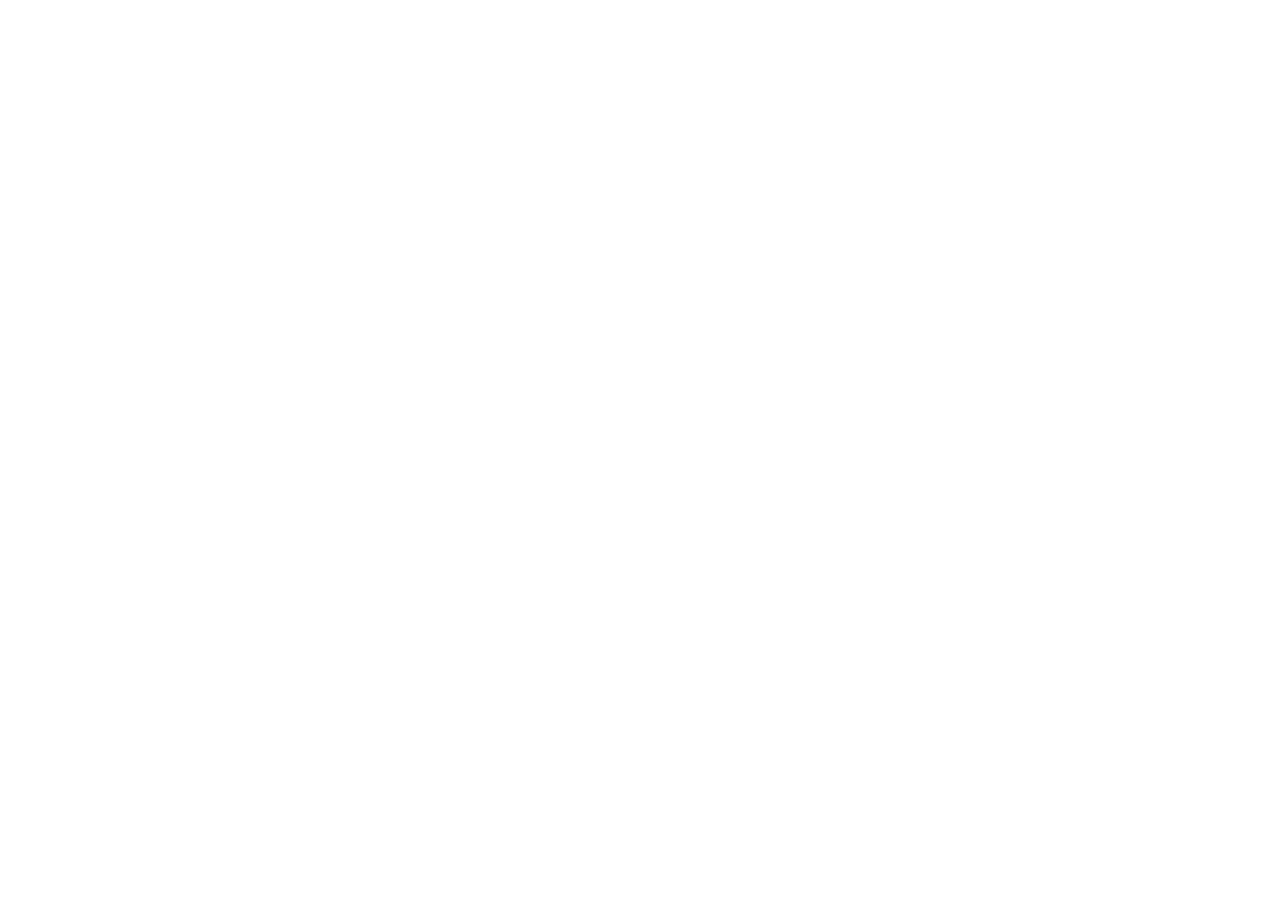
==== src/index.html @ 4c0eeb7a "Merge pull request #1 from emerson-bualat/main" ====
<!DOCTYPE html>
<html lang="en">
  <head>
    <meta charset="UTF-8" />
    <meta http-equiv="X-UA-Compatible" content="IE=edge" />
    <meta name="viewport" content="width=device-width, initial-scale=1.0" />
    <title>Pair Programming 28</title>
    <link rel="stylesheet" href="style.css" />
  </head>
  <body></body>
</html>
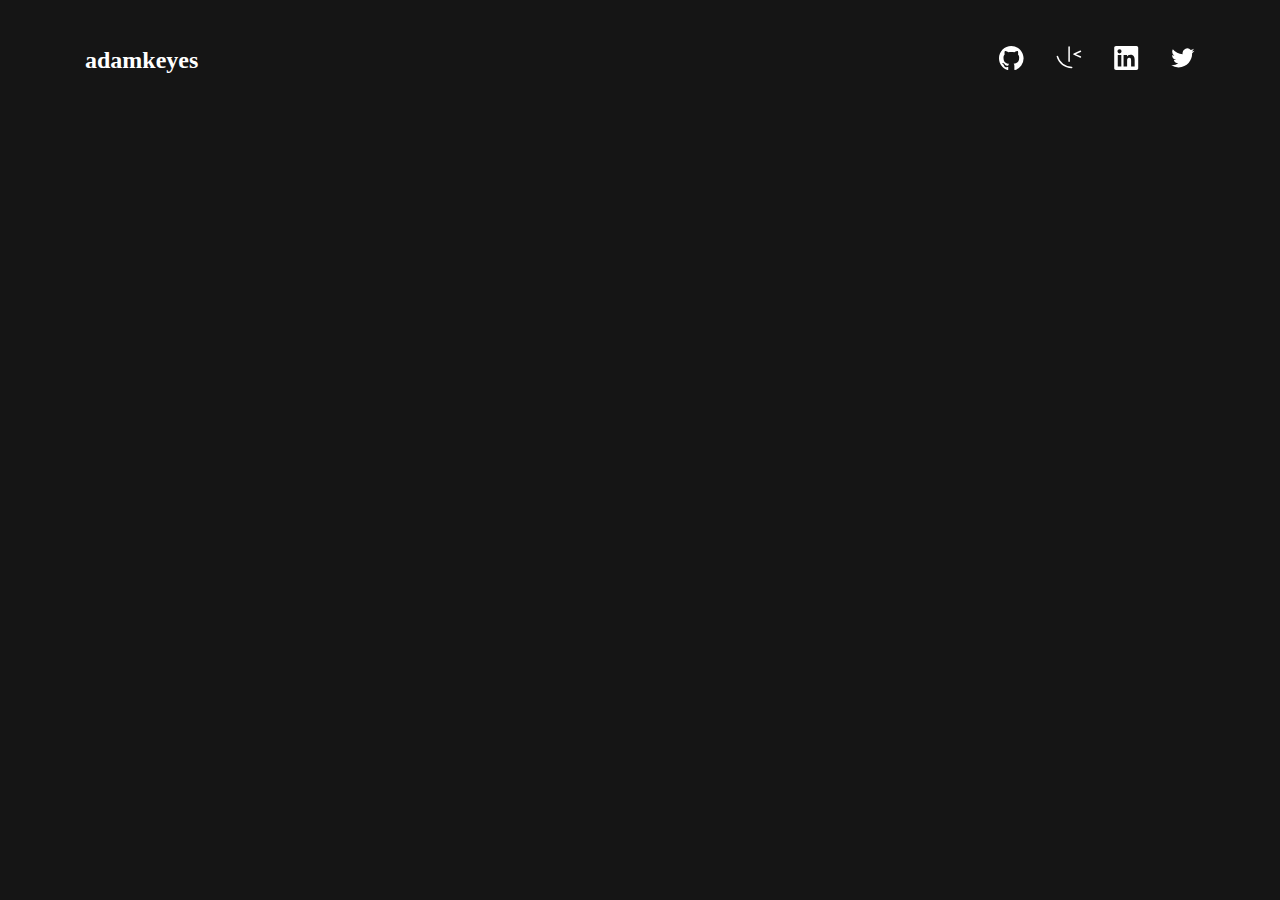
==== commit 7ef9a0f1: "Merge pull request #2 from emerson-bualat/feat/navbar-responsive-logo-hover" ====
--- a/src/index.html
+++ b/src/index.html
@@ -7,5 +7,58 @@
     <title>Pair Programming 28</title>
     <link rel="stylesheet" href="style.css" />
   </head>
-  <body></body>
+  <body>
+    <nav class="nav">
+      <div class="nav-container">
+        <div class="nav-logo">
+          <h2>adamkeyes</h2>
+        </div>
+
+        <ul class="nav-icons">
+          <li>
+            <a href="#">
+              <svg xmlns="http://www.w3.org/2000/svg" width="25" height="24">
+                <path
+                  fill="#FFF"
+                  fill-rule="evenodd"
+                  d="M12.304 0C5.506 0 0 5.506 0 12.304c0 5.444 3.522 10.042 8.413 11.672.615.108.845-.261.845-.584 0-.292-.015-1.261-.015-2.291-3.091.569-3.891-.754-4.137-1.446-.138-.354-.738-1.446-1.261-1.738-.43-.23-1.046-.8-.016-.815.97-.015 1.661.892 1.892 1.261 1.107 1.86 2.876 1.338 3.584 1.015.107-.8.43-1.338.784-1.646-2.738-.307-5.598-1.368-5.598-6.074 0-1.338.477-2.446 1.26-3.307-.122-.308-.553-1.569.124-3.26 0 0 1.03-.323 3.383 1.26.985-.276 2.03-.415 3.076-.415 1.046 0 2.092.139 3.076.416 2.353-1.6 3.384-1.261 3.384-1.261.676 1.691.246 2.952.123 3.26.784.861 1.26 1.953 1.26 3.307 0 4.721-2.875 5.767-5.613 6.074.446.385.83 1.123.83 2.277 0 1.645-.015 2.968-.015 3.383 0 .323.231.708.846.584a12.324 12.324 0 0 0 8.382-11.672C24.607 5.506 19.101 0 12.304 0Z"
+                />
+              </svg>
+            </a>
+          </li>
+          <li>
+            <a href="#">
+              <svg xmlns="http://www.w3.org/2000/svg" width="26" height="23">
+                <path
+                  fill="#FFF"
+                  d="M13.084.23a.751.751 0 0 0-.736.75v14.267a.75.75 0 1 0 1.5 0V.98a.75.75 0 0 0-.763-.75ZM24.44 4.504a.752.752 0 0 0-.284.064l-6.44 2.875a.752.752 0 0 0 0 1.37l6.44 2.884a.75.75 0 0 0 .612-1.369L19.861 8.13l4.907-2.191a.753.753 0 0 0 .38-.99.752.752 0 0 0-.708-.444ZM1.371 9.663a.752.752 0 0 0-.74.938C2.41 17.447 8.603 22.23 15.685 22.23a.75.75 0 1 0 0-1.501A14.053 14.053 0 0 1 2.083 10.225a.75.75 0 0 0-.712-.561v-.001Z"
+                />
+              </svg>
+            </a>
+          </li>
+          <li>
+            <a href="#">
+              <svg xmlns="http://www.w3.org/2000/svg" width="25" height="24">
+                <path
+                  fill="#FFF"
+                  fill-rule="evenodd"
+                  d="M5.551 3.304c-1.14 0-2.067.926-2.067 2.064 0 1.14.928 2.066 2.067 2.066a2.066 2.066 0 0 0 0-4.13ZM3.767 8.998v11.453h3.562L7.33 8.998H3.767Zm5.798 0V20.45l3.554.002.002-5.668c0-1.454.253-2.941 2.132-2.941 1.851 0 1.851 1.755 1.851 3.036v5.571l3.559-.001v-6.28c0-2.834-.517-5.457-4.27-5.457-1.763 0-2.916.997-3.368 1.85h-.05V8.997h-3.41ZM22.435 24H1.982c-.976 0-1.77-.777-1.77-1.732V1.731C.212.776 1.006 0 1.982 0h20.453c.98 0 1.777.776 1.777 1.73v20.538c0 .955-.797 1.732-1.777 1.732Z"
+                />
+              </svg>
+            </a>
+          </li>
+          <li>
+            <a href="#">
+              <svg xmlns="http://www.w3.org/2000/svg" width="24" height="20">
+                <path
+                  fill="#FFF"
+                  d="M23.492 2.705a9.563 9.563 0 0 1-2.742.751 4.788 4.788 0 0 0 2.1-2.643 9.536 9.536 0 0 1-3.033 1.159 4.778 4.778 0 0 0-8.14 4.357 13.564 13.564 0 0 1-9.844-4.99 4.774 4.774 0 0 0-.646 2.4 4.778 4.778 0 0 0 2.124 3.977 4.765 4.765 0 0 1-2.163-.598v.061a4.778 4.778 0 0 0 3.832 4.684 4.812 4.812 0 0 1-2.158.082 4.78 4.78 0 0 0 4.462 3.316 9.584 9.584 0 0 1-5.932 2.045c-.38 0-.762-.022-1.14-.067a13.508 13.508 0 0 0 7.32 2.146c8.787 0 13.59-7.277 13.59-13.589 0-.205-.004-.412-.013-.617a9.71 9.71 0 0 0 2.381-2.471l.002-.003Z"
+                />
+              </svg>
+            </a>
+          </li>
+        </ul>
+      </div>
+    </nav>
+  </body>
 </html>
--- a/src/style.css
+++ b/src/style.css
@@ -0,0 +1,159 @@
+/* VARIABLES */
+:root {
+  /* Colors */
+  --clr-black: #151515;
+  --clr-green: #4ee1a0;
+  --clr-dark-grey: #242424;
+  --clr-grey: #d9d9d9;
+  --clr-white: #ffffff;
+  --clr-invalid: #ff6f5b;
+
+  /* explain this why */
+  --max-width-mobile: 343px;
+  --max-width-tablet: 708px;
+  --max-width-desktop: 1110px;
+}
+
+/* GLOBAL STYLES */
+::after,
+::before {
+  margin: 0;
+  padding: 0;
+  box-sizing: border-box;
+}
+
+@font-face {
+  font-family: "SpaceGrotesk";
+  src: url("../starter-code/assets/fonts/SpaceGrotesk-VariableFont_wght.ttf");
+}
+
+body {
+  font-family: SpaceGrotesk;
+  background-color: var(--clr-black);
+  color: var(--clr-white);
+}
+
+ul {
+  list-style-type: none;
+}
+
+a {
+  text-decoration: none;
+}
+
+/* Heading XL */
+h1 {
+  font-size: 88px;
+  line-height: 88px;
+  letter-spacing: -2.5px;
+}
+
+/* Heading L */
+h1 {
+  font-size: 48px;
+  line-height: 56px;
+  letter-spacing: -1.5px;
+}
+
+/* Heading M */
+h2 {
+  font-size: 24px;
+  line-height: 32px;
+}
+
+/* body copy */
+p {
+  font-size: 18px;
+  line-height: 28px;
+}
+
+/* GLOBAL CLASSES */
+
+.btn {
+  font-size: 16px;
+  text-transform: uppercase;
+  font-weight: bold;
+  color: var(--clr-white);
+  background-color: transparent;
+  border-style: none;
+  padding-bottom: 10px;
+  border-bottom: 2.5px solid var(--clr-green);
+}
+
+.btn:hover {
+  color: var(--clr-green);
+}
+
+input[type="text"] {
+  border: none;
+  outline: none;
+  color: var(--clr-white);
+  background-color: transparent;
+  padding-bottom: 16px;
+  border-bottom: 2.5px solid var(--clr-grey);
+  font-size: 16px;
+  font-weight: 600;
+  line-height: 26px;
+  letter-spacing: -0.22px;
+}
+
+input[type="text"]:focus {
+  border-bottom: 2.5px solid var(--clr-green);
+}
+
+input[type="text"]:invalid {
+  border-bottom: 2.5px solid var(--clr-invalid);
+}
+
+/* Navbar */
+
+.nav {
+  height: 72px;
+  padding: 1rem;
+}
+
+.nav-container {
+  width: 100%;
+  max-width: 174px;
+  margin: 0 auto;
+  display: flex;
+  flex-direction: column;
+}
+
+.nav-logo h2 {
+  text-align: center;
+}
+
+.nav-icons {
+  display: flex;
+  justify-content: space-between;
+  align-items: center;
+  /* explain this why*/
+  padding-left: 0;
+}
+
+/* explain this why */
+svg:hover path {
+  fill: var(--clr-green);
+}
+
+/* explain this why */
+@media screen and (min-width: 768px) {
+  .nav-container {
+    max-width: var(--max-width-tablet);
+    display: flex;
+    flex-direction: row;
+    justify-content: space-between;
+  }
+
+  .nav-icons {
+    /* explain how did you get 32px and why column gap? */
+    column-gap: 32px;
+  }
+}
+
+@media screen and (min-width: 992px) {
+  .nav-container {
+    max-width: var(--max-width-desktop);
+  }
+}
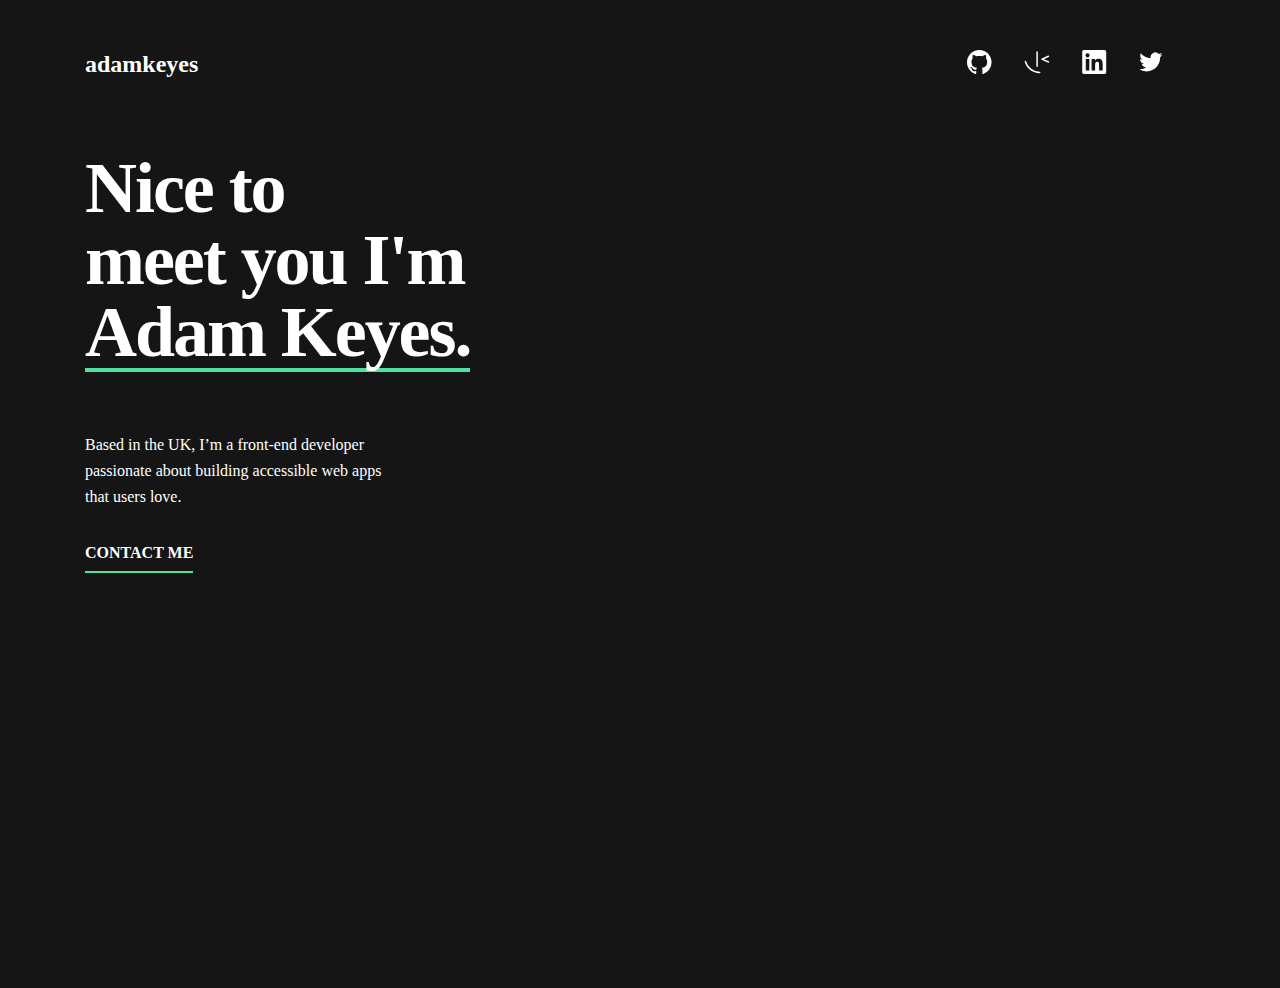
==== commit 6a57fe05: "Add Hero section with responsive design" ====
--- a/src/index.html
+++ b/src/index.html
@@ -8,10 +8,11 @@
     <link rel="stylesheet" href="style.css" />
   </head>
   <body>
+    <!-- nav -->
     <nav class="nav">
       <div class="nav-container">
         <div class="nav-logo">
-          <h2>adamkeyes</h2>
+          <h3>adamkeyes</h3>
         </div>
 
         <ul class="nav-icons">
@@ -60,5 +61,29 @@
         </ul>
       </div>
     </nav>
+    <!-- end of nav -->
+
+    <!-- header -->
+    <header class="hero">
+      <div class="pattern-rings"></div>
+      <div class="pattern-circle"></div>
+      <div class="hero-container">
+        <article class="hero-img"></article>
+        <article class="hero-info">
+          <h3>
+            Nice to <br />
+            meet you I'm <br />
+            <span class="text-underline">Adam Keyes.</span>
+          </h3>
+          <p>
+            Based in the UK, I’m a front-end developer <br />
+            passionate about building accessible web apps <br />
+            that users love.
+          </p>
+          <a href="#" class="btn">contact me</a>
+        </article>
+      </div>
+    </header>
+    <!-- end of header -->
   </body>
 </html>
--- a/src/style.css
+++ b/src/style.css
@@ -22,6 +22,10 @@
   box-sizing: border-box;
 }
 
+* {
+  box-sizing: border-box;
+}
+
 @font-face {
   font-family: "SpaceGrotesk";
   src: url("../starter-code/assets/fonts/SpaceGrotesk-VariableFont_wght.ttf");
@@ -31,6 +35,7 @@
   font-family: SpaceGrotesk;
   background-color: var(--clr-black);
   color: var(--clr-white);
+  position: relative;
 }
 
 ul {
@@ -49,14 +54,14 @@
 }
 
 /* Heading L */
-h1 {
+h2 {
   font-size: 48px;
   line-height: 56px;
   letter-spacing: -1.5px;
 }
 
 /* Heading M */
-h2 {
+h3 {
   font-size: 24px;
   line-height: 32px;
 }
@@ -105,7 +110,7 @@
   border-bottom: 2.5px solid var(--clr-invalid);
 }
 
-/* Navbar */
+/* ----- Navbar ----- */
 
 .nav {
   height: 72px;
@@ -120,7 +125,7 @@
   flex-direction: column;
 }
 
-.nav-logo h2 {
+.nav-logo h3 {
   text-align: center;
 }
 
@@ -157,3 +162,152 @@
     max-width: var(--max-width-desktop);
   }
 }
+
+/* ----- Hero/Header ----- */
+
+.hero {
+  position: relative;
+  height: 100vh;
+  overflow: hidden;
+}
+
+.pattern-rings {
+  position: absolute;
+  background-image: url("../starter-code/assets/images/pattern-rings.svg");
+  width: 530px;
+  height: 129px;
+  left: -342px;
+  top: 124px;
+  mix-blend-mode: normal;
+  opacity: 0.25;
+}
+
+.pattern-circle {
+  position: absolute;
+  background-image: url("../starter-code/assets/images/pattern-circle.svg");
+  width: 129px;
+  height: 129px;
+  left: 311px;
+  top: 254px;
+  opacity: 0.5;
+}
+
+.hero-container {
+  width: 100%;
+  max-width: var(--max-width-mobile);
+  margin: 0 auto;
+}
+
+.hero-img {
+  background-image: url("../starter-code/assets/images/image-profile-mobile.webp");
+  background-size: cover;
+  width: 174px;
+  height: 383px;
+  margin: 0 auto;
+}
+
+.hero-info {
+  text-align: center;
+}
+
+.hero-info h3 {
+  font-weight: bold;
+  font-size: 40px;
+  line-height: 40px;
+  letter-spacing: -1.14px;
+  margin-bottom: 24px;
+}
+
+.hero-info .text-underline {
+  border-bottom: 4px solid var(--clr-green);
+  display: inline-block;
+}
+
+.hero-info p {
+  font-size: 16px;
+  font-weight: 500;
+  line-height: 26px;
+  margin-bottom: 24px;
+}
+
+br {
+  display: none;
+}
+
+@media screen and (min-width: 768px) {
+  .hero {
+    overflow: visible;
+  }
+
+  .hero-container {
+    max-width: var(--max-width-tablet);
+    display: flex;
+    flex-direction: row-reverse;
+    justify-content: start;
+  }
+
+  .hero-img {
+    background-image: url("../starter-code/assets/images/image-profile-tablet.webp");
+    width: 322px;
+    height: 600px;
+    position: absolute;
+    right: 0;
+    top: -75px;
+    z-index: -1;
+  }
+
+  .pattern-rings {
+    left: -265px;
+    top: 86px;
+    opacity: 1;
+  }
+
+  .pattern-circle {
+    left: 702px;
+    top: 471px;
+  }
+
+  .hero-info {
+    z-index: 1;
+    text-align: left;
+  }
+
+  .hero-info h3 {
+    font-weight: bold;
+    font-size: 72px;
+    line-height: 72px;
+    letter-spacing: -2.04545px;
+    margin-bottom: 60px;
+  }
+
+  .hero-info p {
+    margin-bottom: 34px;
+  }
+
+  br {
+    display: block;
+  }
+}
+
+@media screen and (min-width: 992px) {
+  .hero {
+    overflow: visible;
+  }
+
+  .nav-icons {
+    margin-right: 32px;
+  }
+
+  .hero-container {
+    max-width: var(--max-width-desktop);
+    position: relative;
+  }
+
+  .hero-img {
+    background-image: url("../starter-code/assets/images/image-profile-desktop.webp");
+    /* transform: translateY(-75px); */
+    position: absolute;
+    width: 445px;
+    height: 720px;
+  }
+}
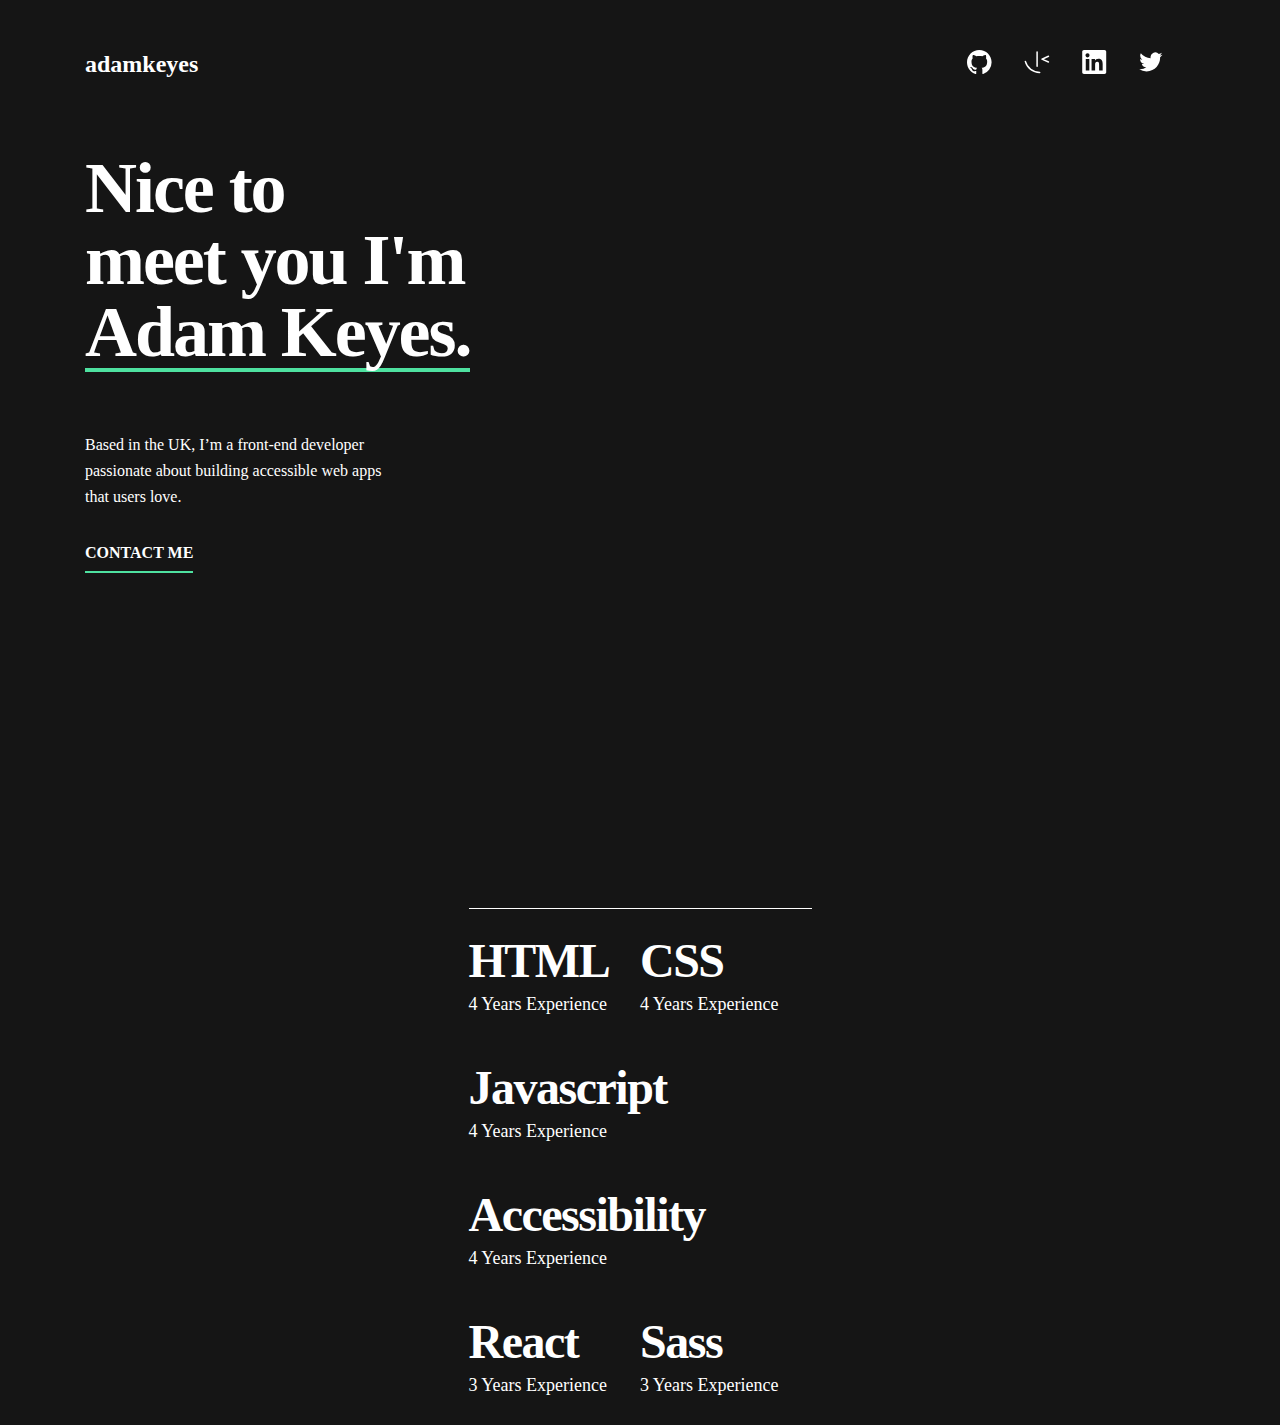
==== commit b123415e: "added tech-stack-sec" ====
--- a/src/index.html
+++ b/src/index.html
@@ -85,5 +85,42 @@
       </div>
     </header>
     <!-- end of header -->
+
+
+    <!------   tech stack  -------->
+    <section class="tech-stack">
+      <div class="tech-stack-container">
+        <div class="stack-item">
+          <h2>HTML</h2>
+           <p> 4 Years Experience</p>
+        </div>
+        <div class="stack-item">
+          <h2>CSS</h2>
+           <p> 4 Years Experience</p>
+        </div>
+        <div class="stack-item">
+          <h2>Javascript</h2>
+           <p>4 Years Experience</p>
+        </div>
+        <div class="stack-item">
+          <h2>
+            Accessibility</h2>
+           <p>4 Years Experience</p>
+        </div>
+        <div class="stack-item">
+          <h2>React</h2>
+           <p>3 Years Experience</p>
+        </div>
+        <div class="stack-item">
+          <h2>Sass</h2>
+           <p>3 Years Experience</p>
+        </div>
+
+
+
+
+      </div>
+    </section>
+
   </body>
 </html>
--- a/src/style.css
+++ b/src/style.css
@@ -35,7 +35,6 @@
   font-family: SpaceGrotesk;
   background-color: var(--clr-black);
   color: var(--clr-white);
-  position: relative;
 }
 
 ul {
@@ -110,7 +109,7 @@
   border-bottom: 2.5px solid var(--clr-invalid);
 }
 
-/* ----- Navbar ----- */
+/* Navbar */
 
 .nav {
   height: 72px;
@@ -167,7 +166,7 @@
 
 .hero {
   position: relative;
-  height: 100vh;
+  height: calc(100vh - 72px);
   overflow: hidden;
 }
 
@@ -311,3 +310,47 @@
     height: 720px;
   }
 }
+
+/* styling tech. stack section */
+
+.tech-stack{
+text-align: center;
+
+
+}
+.tech-stack-container{
+   width: 100%;
+  max-width: var(--max-width-mobile);
+  margin: 0 auto;
+  border-top: 1px solid var(--clr-white);
+  border-bottom: 1px solid var(--clr-white);
+
+
+}
+.stack-item{
+/* margin-bottom: -15px; */
+}
+.stack-item > h2 {
+  margin-bottom: 1px;
+  margin-top: 24px;
+}
+.stack-item > p {
+  margin-top: 0;
+}
+@media screen and (min-width: 768px) {
+  .tech-stack-container{
+   display: flex;
+   justify-content: space-between;
+   flex-wrap: wrap;
+   border-bottom:none;
+
+  }
+  .tech-stack{
+    text-align:left;
+    }
+
+  .stack-item{
+    flex: 0 0 calc(50%)
+  }
+
+}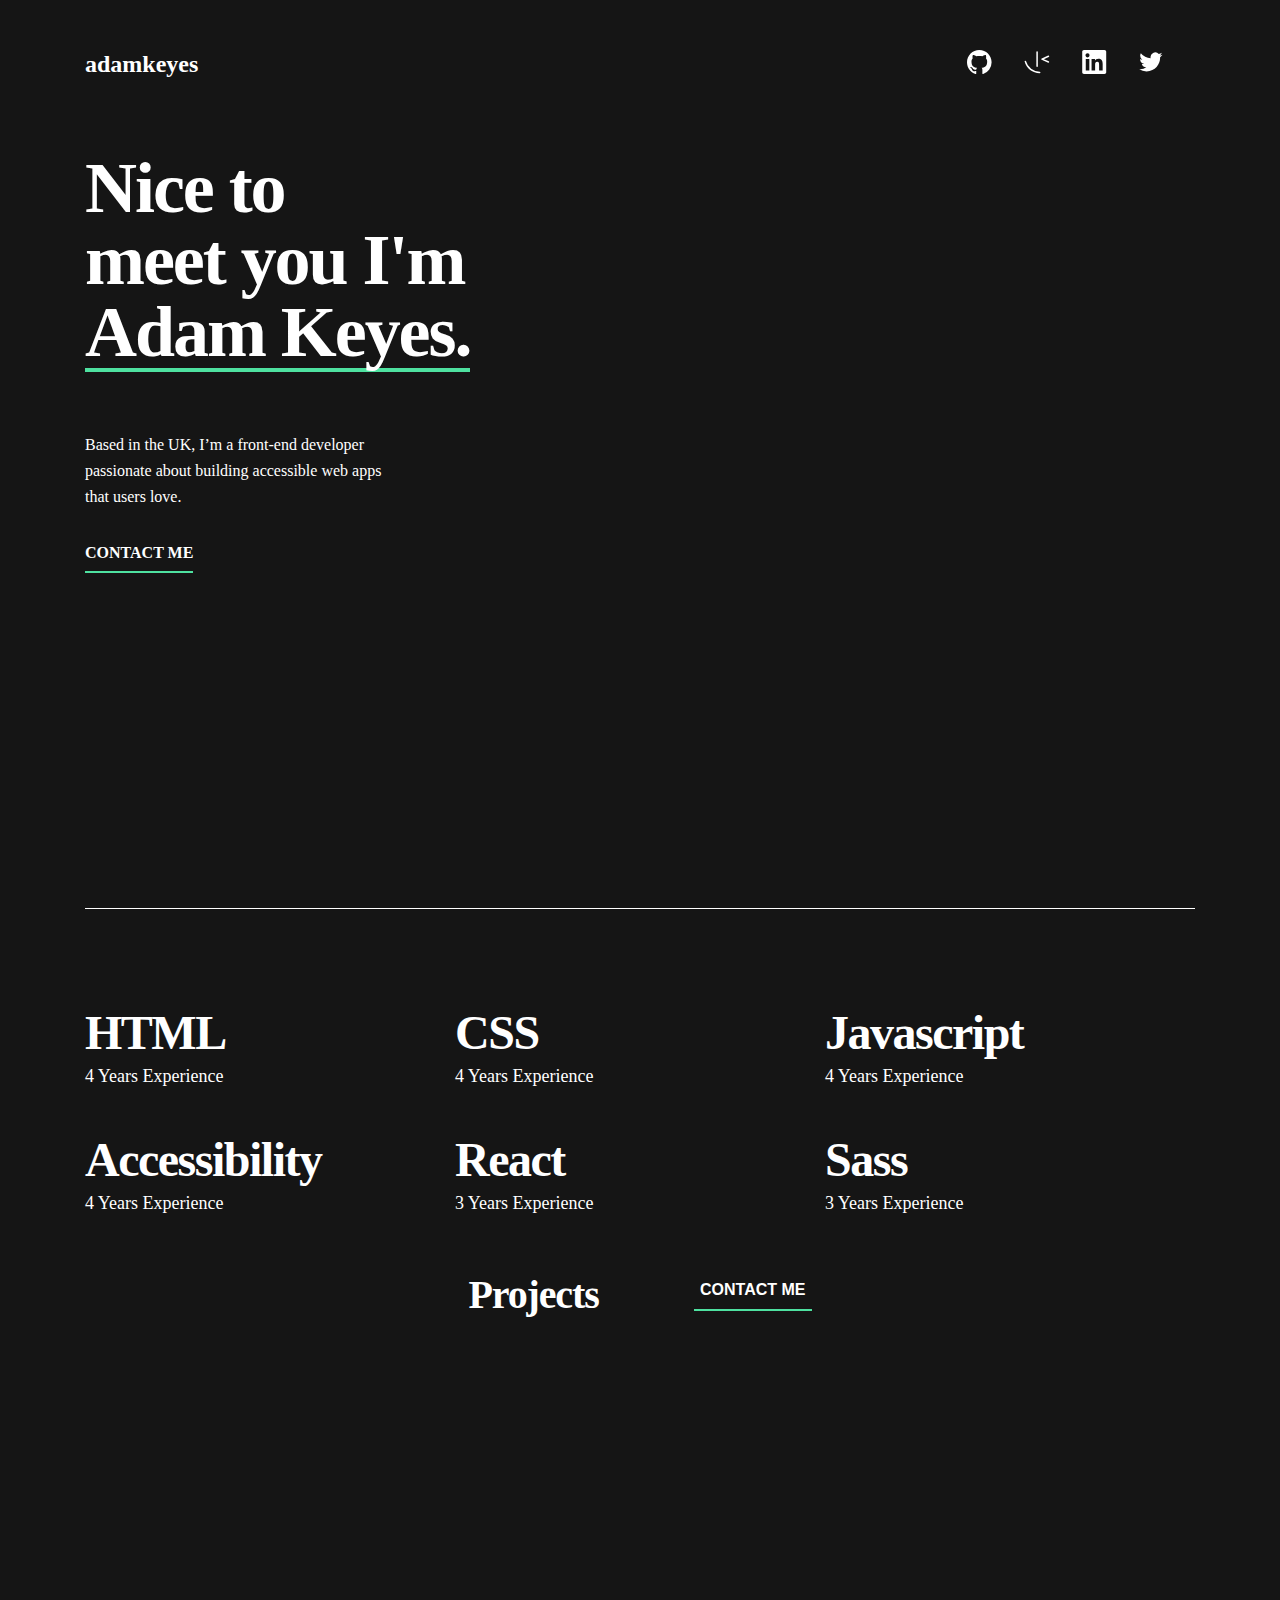
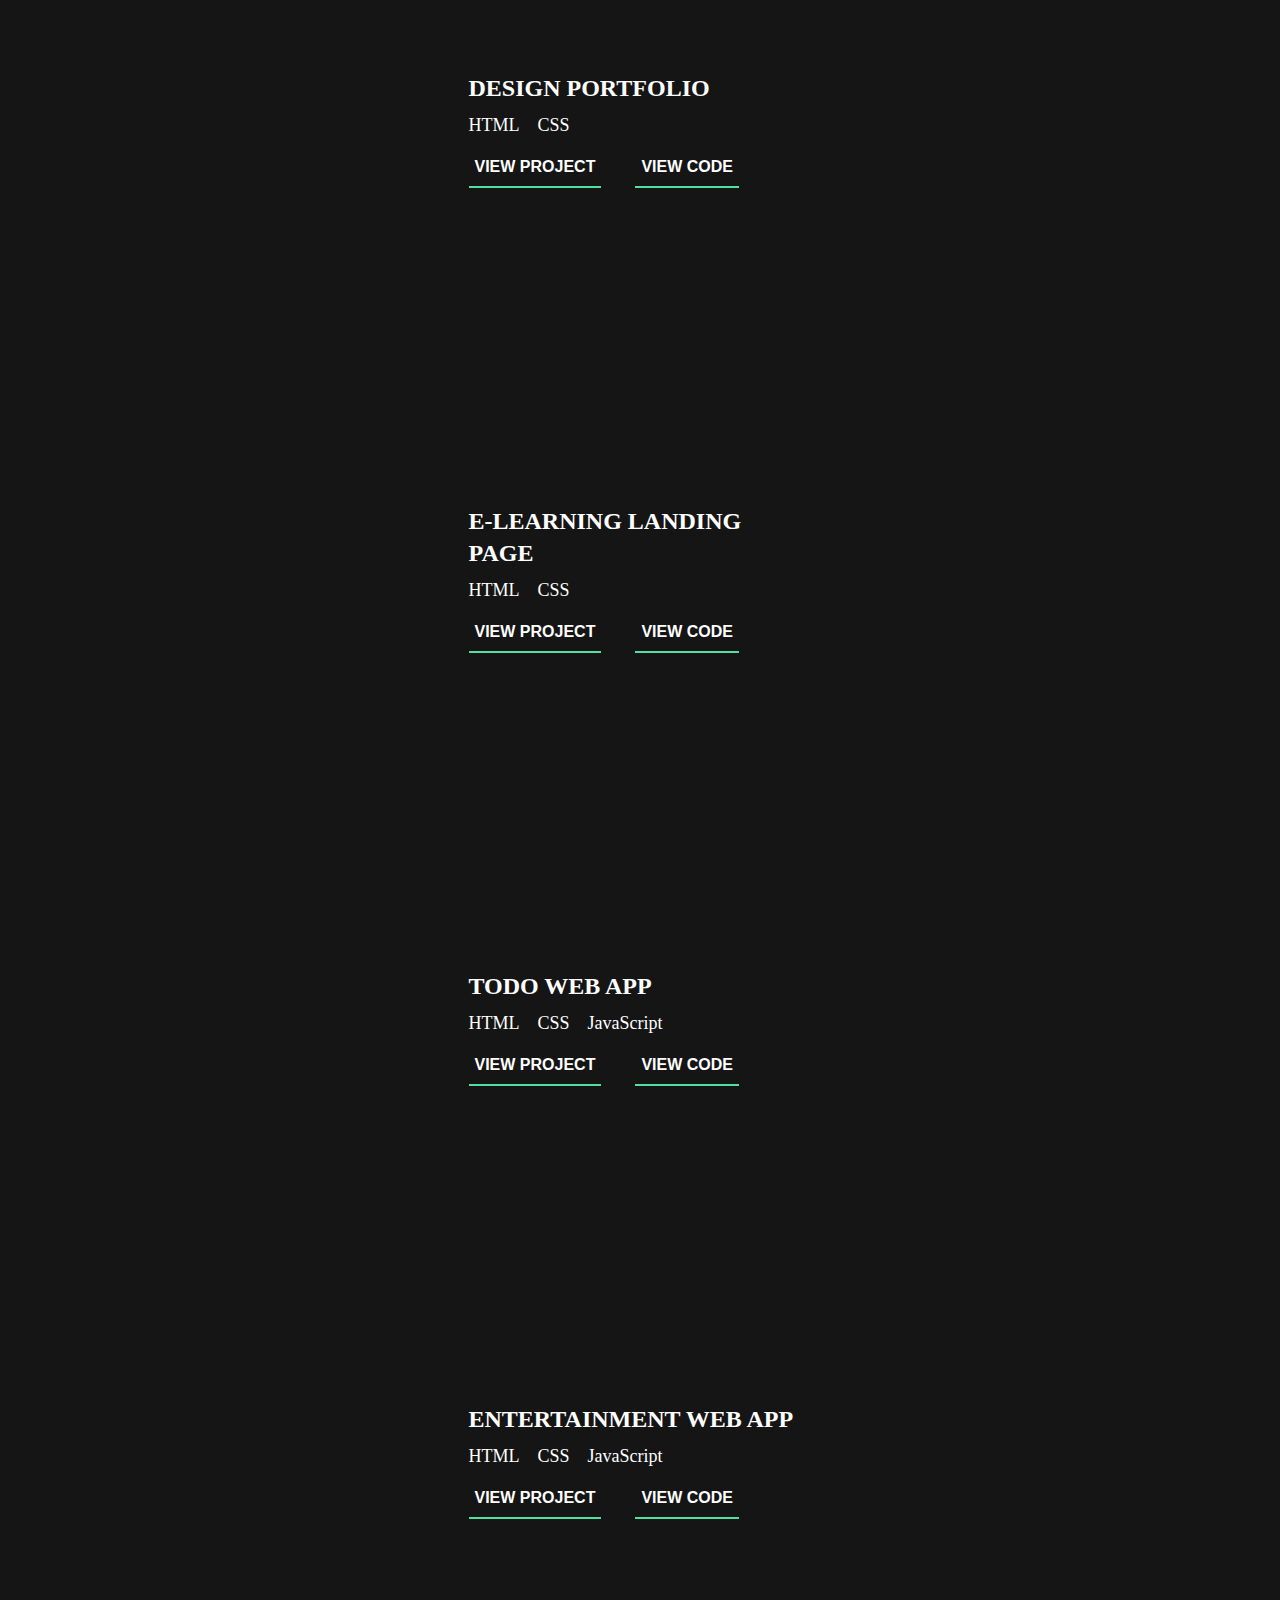
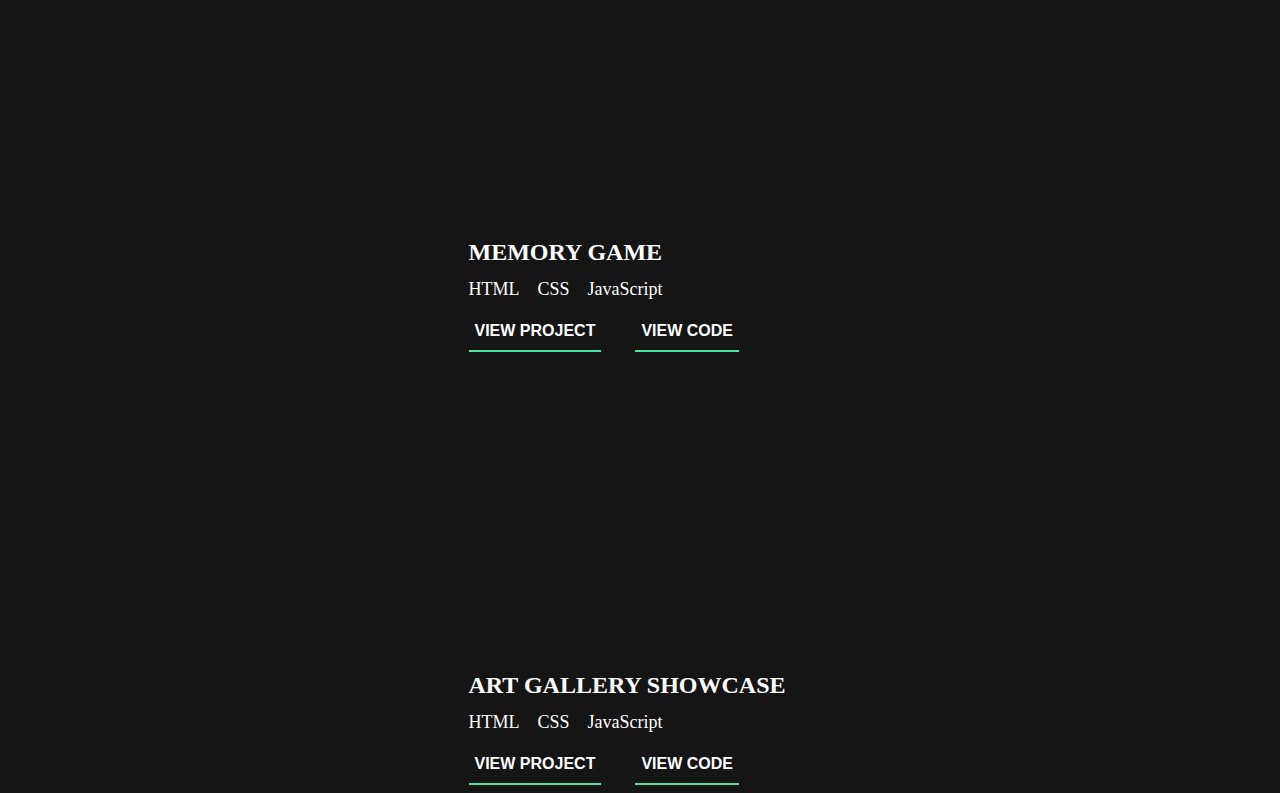
==== commit e1845921: "added the project-info section for mobile-version" ====
--- a/src/index.html
+++ b/src/index.html
@@ -115,11 +115,180 @@
           <h2>Sass</h2>
            <p>3 Years Experience</p>
         </div>
-
-
-
-
-      </div>
+      </div>
+    </section>
+    <!---- Project Section Begins-->
+    <section class="project">
+
+      <div class="project-container">
+
+        <div class="project-header">
+    <!--Projects Header  -->
+          <h3> Projects</h3>
+          <button class="btn">Contact me</button>
+        </div>
+   <!-- Project items -->
+        <div class="project-items">
+
+          <!---- Project item-1-->
+          <div class="project-item">
+            <article class="project-img-1"></article>
+
+            <div class="project-info">
+              <h3>Design portfolio</h3>
+
+              <div class="project-info-stack">
+                <p>HTML</p>
+                <p>CSS</p>
+
+
+              </div>
+              <div class="project-info-action">
+                <button class="btn">View project</button>
+                <button class="btn">View Code</button>
+
+              </div>
+            </div>
+
+          </div>
+          <!-- project-item-2-->
+
+          <div class="project-item">
+            <article class="project-img-2"></article>
+
+            <div class="project-info">
+              <h3> E-learning landing page</h3>
+
+              <div class="project-info-stack">
+                <p>HTML</p>
+                <p>CSS</p>
+
+
+              </div>
+              <div class="project-info-action">
+                <button class="btn">View project</button>
+                <button class="btn">View Code</button>
+
+              </div>
+            </div>
+          </div>
+          <!-- project-item-3-->
+      <div class="project-item">
+        <article class="project-img-3"></article>
+      <div class="project-info">
+        <h3>Todo web app</h3>
+        <div class="project-info-stack">
+           <p>HTML</p>
+           <p>CSS</p>
+           <p>JavaScript</p>
+
+
+              </div>
+              <div class="project-info-action">
+                <button class="btn">View project</button>
+                <button class="btn">View Code</button>
+
+              </div>
+            </div>
+          </div>
+
+          <!-- project-item-4-->
+          <div class="project-item">
+            <article class="project-img-4"></article>
+
+            <div class="project-info">
+              <h3>Entertainment web app</h3>
+
+              <div class="project-info-stack">
+                <p>HTML</p>
+                <p>CSS</p>
+                <p>JavaScript</p>
+
+
+              </div>
+              <div class="project-info-action">
+                <button class="btn">View project</button>
+                <button class="btn">View Code</button>
+
+              </div>
+            </div>
+          </div>
+          <!-- project-item-5-->
+          <div class="project-item">
+            <article class="project-img-5"></article>
+
+            <div class="project-info">
+              <h3> Memory Game</h3>
+
+              <div class="project-info-stack">
+                <p>HTML</p>
+                <p>CSS</p>
+                <p>JavaScript</p>
+
+
+              </div>
+              <div class="project-info-action">
+                <button class="btn">View project</button>
+                <button class="btn">View Code</button>
+
+              </div>
+            </div>
+          </div>
+          <!-- project-item-6-->
+          <div class="project-item">
+            <article class="project-img-6"></article>
+
+            <div class="project-info">
+              <h3>Art gallery showcase</h3>
+
+              <div class="project-info-stack">
+                <p>HTML</p>
+                <p>CSS</p>
+                <p>JavaScript</p>
+
+
+              </div>
+              <div class="project-info-action">
+                <button class="btn">View project</button>
+                <button class="btn">View Code</button>
+
+              </div>
+            </div>
+          </div>
+
+        </div>
+
+      </div>
+      <!-- Design portfolio
+      HTML CSS
+      View project
+      View code
+
+      E-learning landing page
+      HTML CSS
+      View project
+      View code
+    
+      Todo web app
+      HTML CSS JavaScript
+      View project
+      View code
+    
+      Entertainment web app
+      HTML CSS JavaScript
+      View project
+      View code
+
+      Memory Game
+      HTML CSS JavaScript
+      View project
+      View code
+
+      Art gallery showcase
+      HTML CSS JavaScript
+      View project
+      View code -->
+
     </section>
 
   </body>
--- a/src/style.css
+++ b/src/style.css
@@ -319,7 +319,7 @@
 
 }
 .tech-stack-container{
-   width: 100%;
+  width: 100%;
   max-width: var(--max-width-mobile);
   margin: 0 auto;
   border-top: 1px solid var(--clr-white);
@@ -339,6 +339,7 @@
 }
 @media screen and (min-width: 768px) {
   .tech-stack-container{
+  max-width: var(--max-width-tablet);
    display: flex;
    justify-content: space-between;
    flex-wrap: wrap;
@@ -353,4 +354,112 @@
     flex: 0 0 calc(50%)
   }
 
+}
+
+@media screen and (min-width: 992px) {
+  .tech-stack-container{
+    max-width: var(--max-width-desktop);
+    padding-top: 72px;
+  }
+  .stack-item{
+    flex: 0 0 calc(33.33%)
+  }
+
+}
+
+/* Project section */
+/* .project{
+
+} */
+.project-container{
+  width: 100%;
+  max-width: var(--max-width-mobile);
+  margin: 0 auto;
+
+}
+.project-header{
+   display: flex;
+   justify-content: space-between;
+   align-items: center;
+
+
+
+
+}
+
+
+.project-header > h3{
+font-weight: 700;
+font-size: 40px;
+line-height: 40px;
+letter-spacing: -1.13636px;
+
+
+
+
+}
+.project-items{
+
+}
+.project-item{
+
+  margin-top: 40px;
+
+}
+.project-img-1{
+background-image: url("../starter-code/assets/images/thumbnail-project-1-small.webp");
+width: 343px;
+height: 253px;
+background-size: contain;
+}
+.project-img-2{
+  background-image: url("../starter-code/assets/images/thumbnail-project-2-small.webp");
+  width: 343px;
+  height: 253px;
+  background-size: contain;
+  }
+  .project-img-3{
+  background-image: url("../starter-code/assets/images/thumbnail-project-3-small.webp");
+  width: 343px;
+  height: 253px;
+  background-size: contain;
+    }
+  .project-img-4{
+   background-image: url("../starter-code/assets/images/thumbnail-project-4-small.webp");
+   width: 343px;
+      height: 253px;
+      background-size: contain;
+      }
+  .project-img-5{
+        background-image: url("../starter-code/assets/images/thumbnail-project-5-small.webp");
+        width: 343px;
+        height: 253px;
+        background-size: contain;
+        }
+  .project-img-6{
+          background-image: url("../starter-code/assets/images/thumbnail-project-6-small.webp");
+          width: 343px;
+          height: 253px;
+          background-size: contain;
+          }
+
+.project-info h3 {
+text-transform: uppercase;
+margin-bottom: 3.5px;
+
+}
+.project-info-stack{
+  display: flex;
+  gap: 18px;
+  font-weight: 500;
+  font-size: 18px;
+  line-height: 28px;
+
+}
+.project-info-stack > p{
+  margin-top: 3.5px;
+}
+.project-info-action button{
+  margin-right: 30px;
+
 }